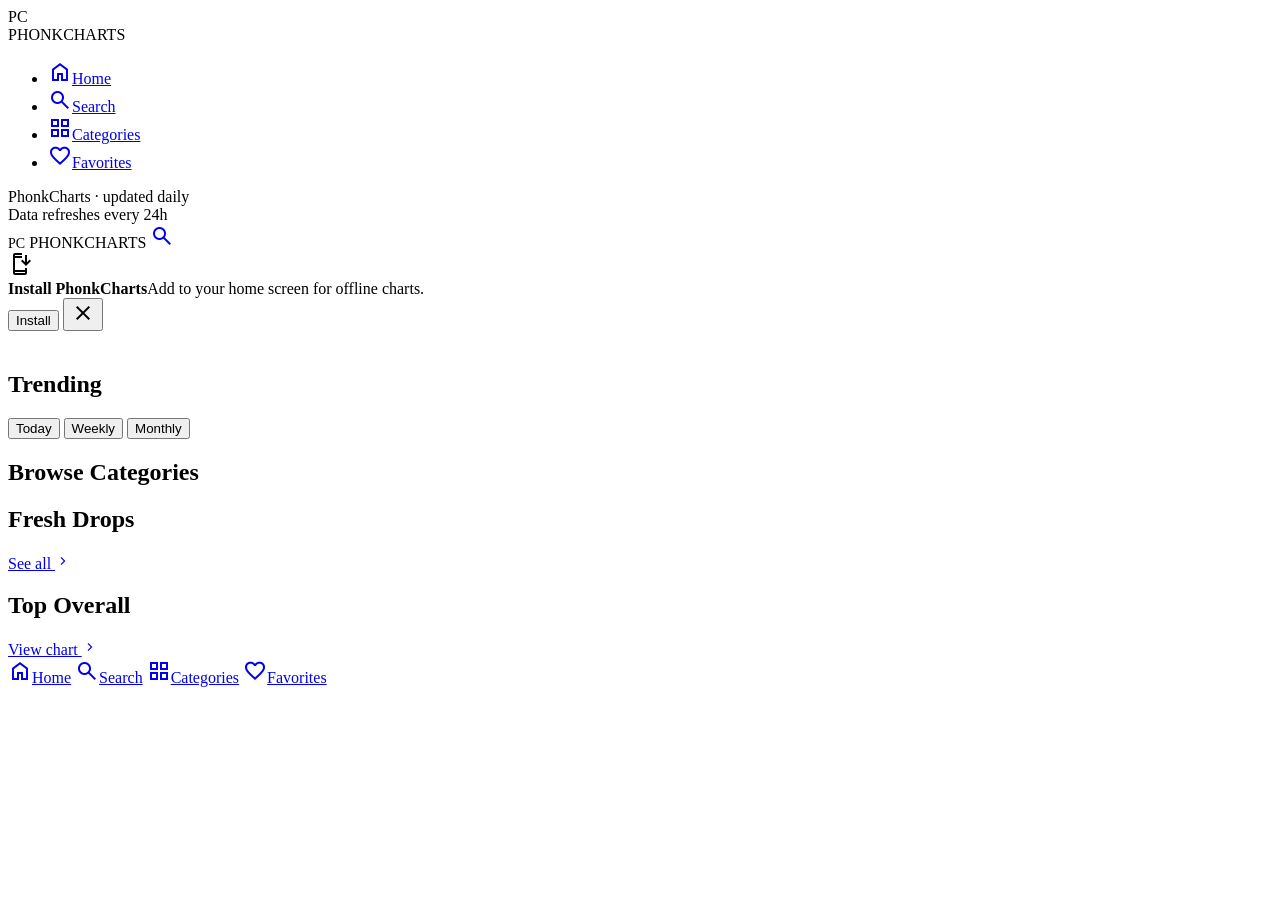
==== index.html @ aa0d4f7c "Add files via upload" ====
<!DOCTYPE html>
<html lang="en">
<head>
<meta charset="UTF-8" />
<meta name="viewport" content="width=device-width, initial-scale=1, viewport-fit=cover" />
<title>PhonkCharts — Trending Phonk, Drift & Instagram Edit Audio</title>
<meta name="description" content="Discover the trending Phonk, Brazilian Phonk, Drift, Sigma and Instagram edit songs of the day, week and month." />
<link rel="canonical" href="https://kon41.github.io/phonkcharts/" />

<!-- Open Graph -->
<meta property="og:type" content="website" />
<meta property="og:title" content="PhonkCharts — Trending Phonk & Edit Audio" />
<meta property="og:description" content="Trending Instagram editing songs: Phonk, Drift, Sigma, Luxury, Car Edit and more." />
<meta property="og:url" content="https://kon41.github.io/phonkcharts/" />
<meta property="og:image" content="https://kon41.github.io/phonkcharts/assets/icons/icon-512.png" />

<!-- Twitter -->
<meta name="twitter:card" content="summary_large_image" />
<meta name="twitter:title" content="PhonkCharts — Trending Phonk & Edit Audio" />
<meta name="twitter:description" content="Trending Instagram editing songs across Phonk, Drift, Sigma, Luxury and more." />
<meta name="twitter:image" content="https://kon41.github.io/phonkcharts/assets/icons/icon-512.png" />

<meta name="theme-color" content="#0a0a0f" />
<link rel="manifest" href="manifest.json" />
<link rel="icon" href="assets/icons/icon-192.png" />
<link rel="apple-touch-icon" href="assets/icons/icon-192.png" />

<link rel="preconnect" href="https://fonts.googleapis.com" />
<link rel="preconnect" href="https://fonts.gstatic.com" crossorigin />
<link href="https://fonts.googleapis.com/css2?family=Bebas+Neue&family=Inter:wght@400;500;600;700;800&family=Space+Mono:wght@400;700&display=swap" rel="stylesheet" />
<link rel="stylesheet" href="https://fonts.googleapis.com/css2?family=Material+Symbols+Outlined:opsz,wght,FILL,GRAD@20,400,0,0" />
<link rel="stylesheet" href="css/style.css" />
</head>
<body>
<div class="app-shell">

  <aside class="sidebar" aria-label="Main navigation">
    <div class="brand">
      <div class="brand__mark">PC</div>
      <div class="brand__name">PHONK<span>CHARTS</span></div>
    </div>
    <ul class="nav-list">
      <li><a class="nav-link active" data-nav="home" href="index.html"><span class="material-symbols-outlined">home</span>Home</a></li>
      <li><a class="nav-link" data-nav="search" href="search.html"><span class="material-symbols-outlined">search</span>Search</a></li>
      <li><a class="nav-link" data-nav="categories" href="categories.html"><span class="material-symbols-outlined">grid_view</span>Categories</a></li>
      <li><a class="nav-link" data-nav="favorites" href="favorites.html"><span class="material-symbols-outlined">favorite</span>Favorites</a></li>
    </ul>
    <div class="sidebar-foot">PhonkCharts · updated daily<br />Data refreshes every 24h</div>
  </aside>

  <main class="main">
    <header class="topbar">
      <span class="topbar__title topbar__title-mobile-mark">
        <span class="brand__mark" style="width:28px;height:28px;font-size:14px;">PC</span>
        <span class="topbar__title">PHONKCHARTS</span>
      </span>
      <a href="search.html" class="icon-btn" aria-label="Search"><span class="material-symbols-outlined">search</span></a>
    </header>

    <div class="install-banner">
      <span class="material-symbols-outlined" aria-hidden="true" style="color:var(--acid);">install_mobile</span>
      <div class="install-banner__text"><strong>Install PhonkCharts</strong>Add to your home screen for offline charts.</div>
      <button class="btn btn--primary btn--sm install-banner__btn">Install</button>
      <button class="icon-btn install-banner__dismiss" aria-label="Dismiss"><span class="material-symbols-outlined">close</span></button>
    </div>

    <section class="section" style="padding-top:20px;">
      <div class="section__head">
        <h1 class="section__title"><span class="dot" aria-hidden="true"></span>Trending</h1>
        <div class="tab-group" id="trending-tabs" role="tablist" aria-label="Trending period">
          <button class="active" data-type="daily" role="tab" aria-selected="true">Today</button>
          <button data-type="weekly" role="tab" aria-selected="false">Weekly</button>
          <button data-type="monthly" role="tab" aria-selected="false">Monthly</button>
        </div>
      </div>
      <div class="rail" id="trending-rail" aria-live="polite"></div>
    </section>

    <section class="section">
      <div class="section__head">
        <h2 class="section__title">Browse Categories</h2>
      </div>
      <div class="chip-row" id="category-chips"></div>
    </section>

    <section class="section">
      <div class="section__head">
        <h2 class="section__title">Fresh Drops</h2>
        <a class="section__link" href="categories.html">See all <span class="material-symbols-outlined" style="font-size:16px;">chevron_right</span></a>
      </div>
      <div class="rail" id="newest-rail" aria-live="polite"></div>
    </section>

    <section class="section">
      <div class="section__head">
        <h2 class="section__title">Top Overall</h2>
        <a class="section__link" href="categories.html?chart=top50">View chart <span class="material-symbols-outlined" style="font-size:16px;">chevron_right</span></a>
      </div>
      <div id="top-list"></div>
    </section>
  </main>
</div>

<nav class="bottom-nav" aria-label="Mobile navigation">
  <a data-nav="home" href="index.html" class="active"><span class="material-symbols-outlined">home</span>Home</a>
  <a data-nav="search" href="search.html"><span class="material-symbols-outlined">search</span>Search</a>
  <a data-nav="categories" href="categories.html"><span class="material-symbols-outlined">grid_view</span>Categories</a>
  <a data-nav="favorites" href="favorites.html"><span class="material-symbols-outlined">favorite</span>Favorites</a>
</nav>

<script type="module" src="js/app.js"></script>
</body>
</html>
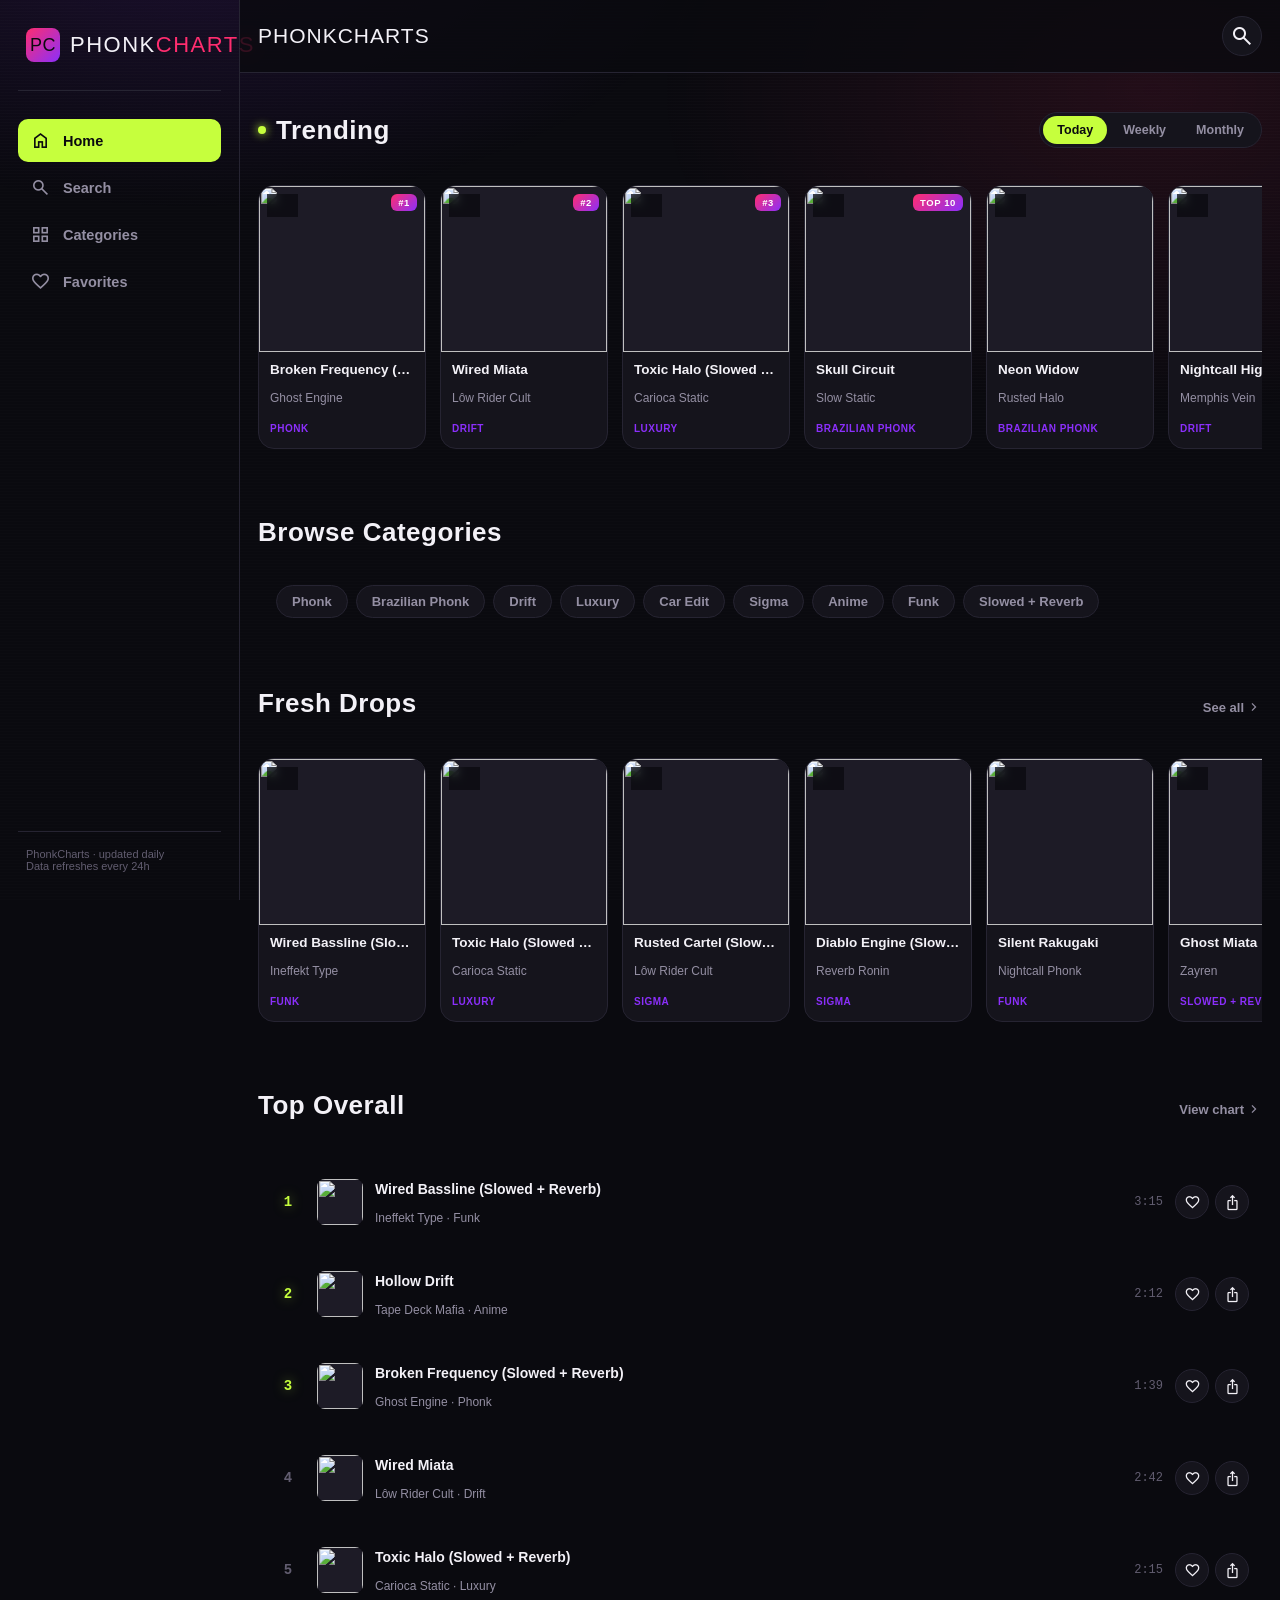
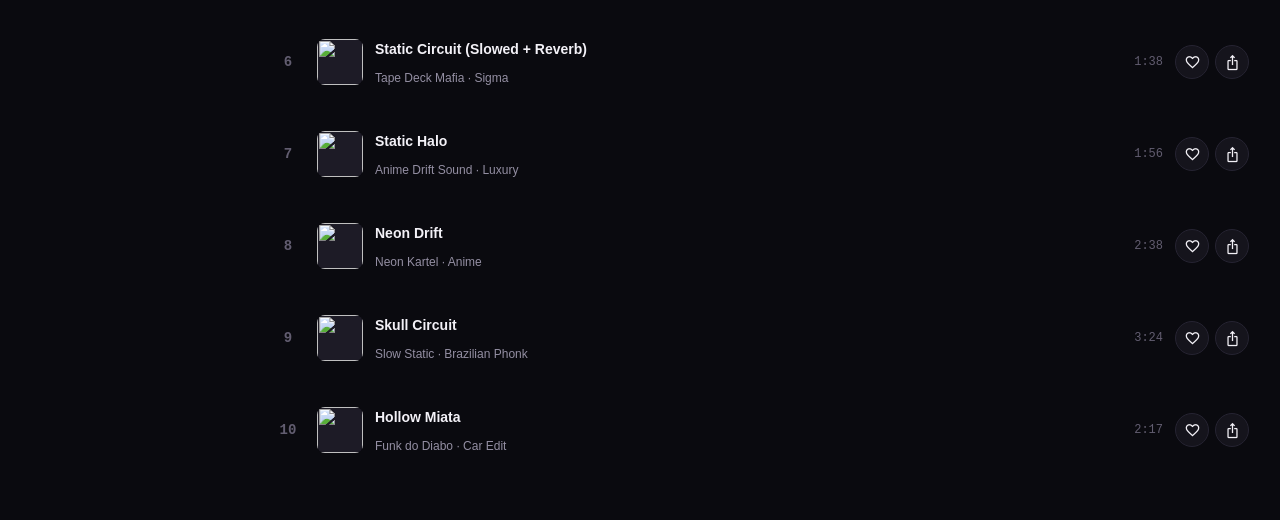
==== commit fe67f66c: "Add files via upload" ====
--- a/index.html
+++ b/index.html
@@ -12,24 +12,24 @@
 <meta property="og:title" content="PhonkCharts — Trending Phonk & Edit Audio" />
 <meta property="og:description" content="Trending Instagram editing songs: Phonk, Drift, Sigma, Luxury, Car Edit and more." />
 <meta property="og:url" content="https://kon41.github.io/phonkcharts/" />
-<meta property="og:image" content="https://kon41.github.io/phonkcharts/assets/icons/icon-512.png" />
+<meta property="og:image" content="https://kon41.github.io/phonkcharts/icon-512.png" />
 
 <!-- Twitter -->
 <meta name="twitter:card" content="summary_large_image" />
 <meta name="twitter:title" content="PhonkCharts — Trending Phonk & Edit Audio" />
 <meta name="twitter:description" content="Trending Instagram editing songs across Phonk, Drift, Sigma, Luxury and more." />
-<meta name="twitter:image" content="https://kon41.github.io/phonkcharts/assets/icons/icon-512.png" />
+<meta name="twitter:image" content="https://kon41.github.io/phonkcharts/icon-512.png" />
 
 <meta name="theme-color" content="#0a0a0f" />
 <link rel="manifest" href="manifest.json" />
-<link rel="icon" href="assets/icons/icon-192.png" />
-<link rel="apple-touch-icon" href="assets/icons/icon-192.png" />
+<link rel="icon" href="icon-192.png" />
+<link rel="apple-touch-icon" href="icon-192.png" />
 
 <link rel="preconnect" href="https://fonts.googleapis.com" />
 <link rel="preconnect" href="https://fonts.gstatic.com" crossorigin />
 <link href="https://fonts.googleapis.com/css2?family=Bebas+Neue&family=Inter:wght@400;500;600;700;800&family=Space+Mono:wght@400;700&display=swap" rel="stylesheet" />
 <link rel="stylesheet" href="https://fonts.googleapis.com/css2?family=Material+Symbols+Outlined:opsz,wght,FILL,GRAD@20,400,0,0" />
-<link rel="stylesheet" href="css/style.css" />
+<link rel="stylesheet" href="style.css" />
 </head>
 <body>
 <div class="app-shell">
@@ -108,6 +108,6 @@
   <a data-nav="favorites" href="favorites.html"><span class="material-symbols-outlined">favorite</span>Favorites</a>
 </nav>
 
-<script type="module" src="js/app.js"></script>
+<script type="module" src="app.js"></script>
 </body>
 </html>
--- a/style.css
+++ b/style.css
@@ -0,0 +1,799 @@
+/* =========================================================================
+   PhonkCharts — Design System
+   Aesthetic: Brazilian phonk / drift car culture / VHS mixtape.
+   Palette:
+     --void        #0A0A0F  base background
+     --elevated    #15141C  cards/surfaces
+     --elevated-2  #1D1B26  hover surfaces
+     --magenta     #FF2D6F  primary neon (cassette-red-pink)
+     --violet      #8B2FFB  secondary neon
+     --acid        #C6FF3D  rank/trending accent (tachometer green)
+     --ink         #F3F1F7  primary text
+     --ink-dim     #948FA3  secondary text
+     --line        #262432  hairline borders
+   Type: 'Bebas Neue' (display/ranks), 'Inter' (body), 'Space Mono' (data/duration/rank digits)
+   Signature: the "tape reel" rank dial + scanline glitch sweep on hover.
+   ========================================================================= */
+
+:root {
+  --void: #0a0a0f;
+  --elevated: #15141c;
+  --elevated-2: #1d1b26;
+  --magenta: #ff2d6f;
+  --magenta-dim: #ff2d6f33;
+  --violet: #8b2ffb;
+  --violet-dim: #8b2ffb33;
+  --acid: #c6ff3d;
+  --ink: #f3f1f7;
+  --ink-dim: #948fa3;
+  --ink-faint: #625d70;
+  --line: #262432;
+  --radius-s: 10px;
+  --radius-m: 16px;
+  --radius-l: 24px;
+  --nav-h: 68px;
+  --sidebar-w: 240px;
+  --shadow-glow: 0 0 0 1px var(--line), 0 12px 32px -12px rgba(255, 45, 111, 0.25);
+}
+
+* { box-sizing: border-box; }
+
+html, body {
+  margin: 0;
+  padding: 0;
+  background: var(--void);
+  color: var(--ink);
+  font-family: 'Inter', -apple-system, BlinkMacSystemFont, 'Segoe UI', sans-serif;
+  -webkit-font-smoothing: antialiased;
+  scroll-behavior: smooth;
+}
+
+@media (prefers-reduced-motion: reduce) {
+  html { scroll-behavior: auto; }
+  *, *::before, *::after { animation-duration: 0.001ms !important; transition-duration: 0.001ms !important; }
+}
+
+img { max-width: 100%; display: block; }
+a { color: inherit; text-decoration: none; }
+button { font-family: inherit; cursor: pointer; }
+
+/* ---------- Ambient background texture: faint scanlines + grain ---------- */
+body::before {
+  content: "";
+  position: fixed;
+  inset: 0;
+  pointer-events: none;
+  z-index: 0;
+  background:
+    repeating-linear-gradient(0deg, rgba(255, 255, 255, 0.012) 0px, rgba(255, 255, 255, 0.012) 1px, transparent 1px, transparent 3px),
+    radial-gradient(ellipse 900px 500px at 15% -10%, rgba(139, 47, 251, 0.14), transparent 60%),
+    radial-gradient(ellipse 900px 600px at 90% 10%, rgba(255, 45, 111, 0.10), transparent 55%);
+}
+
+/* ---------- App shell ---------- */
+.app-shell {
+  position: relative;
+  z-index: 1;
+  display: flex;
+  min-height: 100vh;
+}
+
+/* ---------- Desktop sidebar ---------- */
+.sidebar {
+  width: var(--sidebar-w);
+  flex-shrink: 0;
+  display: none;
+  flex-direction: column;
+  padding: 28px 18px;
+  border-right: 1px solid var(--line);
+  position: sticky;
+  top: 0;
+  height: 100vh;
+}
+
+@media (min-width: 900px) {
+  .sidebar { display: flex; }
+}
+
+.brand {
+  display: flex;
+  align-items: center;
+  gap: 10px;
+  padding: 0 8px 28px;
+  margin-bottom: 8px;
+  border-bottom: 1px solid var(--line);
+}
+
+.brand__mark {
+  width: 34px;
+  height: 34px;
+  border-radius: 8px;
+  background: linear-gradient(135deg, var(--magenta), var(--violet));
+  display: flex;
+  align-items: center;
+  justify-content: center;
+  font-family: 'Bebas Neue', sans-serif;
+  font-size: 18px;
+  letter-spacing: 0.5px;
+  color: var(--void);
+  flex-shrink: 0;
+}
+
+.brand__name {
+  font-family: 'Bebas Neue', sans-serif;
+  font-size: 22px;
+  letter-spacing: 1.5px;
+}
+
+.brand__name span { color: var(--magenta); }
+
+.nav-list {
+  list-style: none;
+  margin: 20px 0 0;
+  padding: 0;
+  display: flex;
+  flex-direction: column;
+  gap: 4px;
+}
+
+.nav-link {
+  display: flex;
+  align-items: center;
+  gap: 12px;
+  padding: 11px 12px;
+  border-radius: var(--radius-s);
+  color: var(--ink-dim);
+  font-size: 14.5px;
+  font-weight: 600;
+  transition: background 0.15s ease, color 0.15s ease;
+}
+
+.nav-link .material-symbols-outlined { font-size: 21px; }
+
+.nav-link:hover { color: var(--ink); background: var(--elevated); }
+
+.nav-link.active {
+  color: var(--void);
+  background: var(--acid);
+}
+
+.sidebar-foot {
+  margin-top: auto;
+  padding: 12px 8px 0;
+  font-size: 11px;
+  color: var(--ink-faint);
+  border-top: 1px solid var(--line);
+  padding-top: 16px;
+}
+
+/* ---------- Main column ---------- */
+.main {
+  flex: 1;
+  min-width: 0;
+  padding-bottom: calc(var(--nav-h) + 24px);
+}
+
+@media (min-width: 900px) {
+  .main { padding-bottom: 40px; }
+}
+
+/* ---------- Sticky top bar (mobile + desktop) ---------- */
+.topbar {
+  position: sticky;
+  top: 0;
+  z-index: 20;
+  display: flex;
+  align-items: center;
+  justify-content: space-between;
+  gap: 12px;
+  padding: 16px 18px;
+  background: rgba(10, 10, 15, 0.82);
+  backdrop-filter: blur(14px);
+  -webkit-backdrop-filter: blur(14px);
+  border-bottom: 1px solid var(--line);
+}
+
+.topbar__title {
+  font-family: 'Bebas Neue', sans-serif;
+  font-size: 21px;
+  letter-spacing: 1px;
+}
+
+.topbar__title-mobile-mark {
+  display: inline-flex;
+  align-items: center;
+  gap: 8px;
+}
+
+@media (min-width: 900px) {
+  .topbar__title-mobile-mark .brand__mark { display: none; }
+}
+
+.icon-btn {
+  width: 40px;
+  height: 40px;
+  border-radius: 50%;
+  border: 1px solid var(--line);
+  background: var(--elevated);
+  color: var(--ink);
+  display: flex;
+  align-items: center;
+  justify-content: center;
+  transition: border-color 0.15s ease, transform 0.15s ease;
+}
+
+.icon-btn:hover { border-color: var(--magenta); transform: translateY(-1px); }
+.icon-btn:active { transform: translateY(0); }
+
+/* ---------- Search bar ---------- */
+.search-bar {
+  display: flex;
+  align-items: center;
+  gap: 10px;
+  background: var(--elevated);
+  border: 1px solid var(--line);
+  border-radius: 999px;
+  padding: 10px 16px;
+  flex: 1;
+  max-width: 480px;
+}
+
+.search-bar input {
+  flex: 1;
+  background: transparent;
+  border: none;
+  outline: none;
+  color: var(--ink);
+  font-size: 14.5px;
+  font-family: inherit;
+}
+
+.search-bar input::placeholder { color: var(--ink-faint); }
+.search-bar .material-symbols-outlined { color: var(--ink-faint); font-size: 20px; }
+
+/* ---------- Section headers ---------- */
+.section {
+  padding: 28px 18px 4px;
+}
+
+.section__head {
+  display: flex;
+  align-items: baseline;
+  justify-content: space-between;
+  margin-bottom: 14px;
+}
+
+.section__title {
+  font-family: 'Bebas Neue', sans-serif;
+  font-size: 26px;
+  letter-spacing: 0.5px;
+  display: flex;
+  align-items: center;
+  gap: 10px;
+}
+
+.section__title .dot { width: 8px; height: 8px; border-radius: 50%; background: var(--acid); box-shadow: 0 0 10px var(--acid); }
+
+.section__link {
+  font-size: 13px;
+  font-weight: 600;
+  color: var(--ink-dim);
+  display: flex;
+  align-items: center;
+  gap: 2px;
+}
+
+.section__link:hover { color: var(--magenta); }
+
+/* ---------- Horizontal rail ---------- */
+.rail {
+  display: flex;
+  gap: 14px;
+  overflow-x: auto;
+  padding: 4px 2px 14px;
+  scroll-snap-type: x proximity;
+}
+
+.rail::-webkit-scrollbar { height: 6px; }
+.rail::-webkit-scrollbar-thumb { background: var(--line); border-radius: 3px; }
+
+/* ---------- Song card (rail item) ---------- */
+.song-card {
+  position: relative;
+  flex: 0 0 168px;
+  scroll-snap-align: start;
+  background: var(--elevated);
+  border: 1px solid var(--line);
+  border-radius: var(--radius-m);
+  overflow: hidden;
+  transition: transform 0.2s ease, box-shadow 0.2s ease, border-color 0.2s ease;
+  cursor: pointer;
+}
+
+.song-card:hover {
+  transform: translateY(-4px);
+  border-color: var(--magenta-dim);
+  box-shadow: var(--shadow-glow);
+}
+
+.song-card__art {
+  position: relative;
+  aspect-ratio: 1 / 1;
+  overflow: hidden;
+  background: var(--elevated-2);
+}
+
+.song-card__art img {
+  width: 100%;
+  height: 100%;
+  object-fit: cover;
+  transition: transform 0.35s ease, filter 0.35s ease;
+}
+
+.song-card:hover .song-card__art img { transform: scale(1.06); }
+
+/* VHS scanline sweep on hover — the signature micro-interaction */
+.song-card__art::after {
+  content: "";
+  position: absolute;
+  inset: 0;
+  background: linear-gradient(180deg, transparent 0%, rgba(255, 45, 111, 0.0) 48%, rgba(255, 45, 111, 0.35) 50%, rgba(255, 45, 111, 0.0) 52%, transparent 100%);
+  transform: translateY(-120%);
+  transition: transform 0.5s ease;
+  mix-blend-mode: screen;
+}
+
+.song-card:hover .song-card__art::after { transform: translateY(120%); }
+
+.song-card__rank {
+  position: absolute;
+  top: 8px;
+  left: 8px;
+  font-family: 'Space Mono', monospace;
+  font-size: 12px;
+  font-weight: 700;
+  background: rgba(10, 10, 15, 0.75);
+  backdrop-filter: blur(4px);
+  color: var(--acid);
+  padding: 3px 7px;
+  border-radius: 6px;
+  border: 1px solid rgba(198, 255, 61, 0.35);
+}
+
+.song-card__badge {
+  position: absolute;
+  top: 8px;
+  right: 8px;
+  font-size: 9.5px;
+  font-weight: 800;
+  letter-spacing: 0.6px;
+  text-transform: uppercase;
+  background: linear-gradient(135deg, var(--magenta), var(--violet));
+  color: #fff;
+  padding: 3px 7px;
+  border-radius: 6px;
+}
+
+.song-card__play {
+  position: absolute;
+  bottom: 8px;
+  right: 8px;
+  width: 34px;
+  height: 34px;
+  border-radius: 50%;
+  background: var(--acid);
+  color: var(--void);
+  display: flex;
+  align-items: center;
+  justify-content: center;
+  opacity: 0;
+  transform: translateY(6px) scale(0.9);
+  transition: opacity 0.2s ease, transform 0.2s ease;
+  border: none;
+}
+
+.song-card:hover .song-card__play,
+.song-card:focus-within .song-card__play { opacity: 1; transform: translateY(0) scale(1); }
+
+.song-card__play .material-symbols-outlined { font-size: 18px; }
+
+.song-card__body { padding: 10px 11px 12px; }
+
+.song-card__title {
+  font-size: 13.5px;
+  font-weight: 700;
+  line-height: 1.25;
+  margin: 0 0 3px;
+  white-space: nowrap;
+  overflow: hidden;
+  text-overflow: ellipsis;
+}
+
+.song-card__artist {
+  font-size: 12px;
+  color: var(--ink-dim);
+  white-space: nowrap;
+  overflow: hidden;
+  text-overflow: ellipsis;
+}
+
+.song-card__cat {
+  display: inline-block;
+  margin-top: 6px;
+  font-size: 10px;
+  font-weight: 700;
+  color: var(--violet);
+  text-transform: uppercase;
+  letter-spacing: 0.5px;
+}
+
+/* ---------- Grid of cards (search / category / chart pages) ---------- */
+.grid {
+  display: grid;
+  grid-template-columns: repeat(auto-fill, minmax(150px, 1fr));
+  gap: 14px;
+  padding: 4px 18px 28px;
+}
+
+/* ---------- List row (charts / favorites list mode) ---------- */
+.song-row {
+  display: grid;
+  grid-template-columns: 34px 46px 1fr auto auto;
+  align-items: center;
+  gap: 12px;
+  padding: 10px 12px;
+  border-radius: var(--radius-s);
+  border: 1px solid transparent;
+  transition: background 0.15s ease, border-color 0.15s ease;
+  cursor: pointer;
+}
+
+.song-row:hover { background: var(--elevated); border-color: var(--line); }
+
+.song-row__rank {
+  font-family: 'Space Mono', monospace;
+  font-weight: 700;
+  color: var(--ink-faint);
+  text-align: center;
+  font-size: 14px;
+}
+
+.song-row__rank--top { color: var(--acid); text-shadow: 0 0 12px rgba(198, 255, 61, 0.5); }
+
+.song-row__art { width: 46px; height: 46px; border-radius: 8px; overflow: hidden; background: var(--elevated-2); }
+.song-row__art img { width: 100%; height: 100%; object-fit: cover; }
+
+.song-row__meta { min-width: 0; }
+.song-row__title { font-size: 14px; font-weight: 700; white-space: nowrap; overflow: hidden; text-overflow: ellipsis; }
+.song-row__sub { font-size: 12px; color: var(--ink-dim); white-space: nowrap; overflow: hidden; text-overflow: ellipsis; }
+
+.song-row__dur { font-family: 'Space Mono', monospace; font-size: 12px; color: var(--ink-faint); }
+
+.song-row__actions { display: flex; gap: 6px; }
+
+/* ---------- Chip / filter bar ---------- */
+.chip-row {
+  display: flex;
+  gap: 8px;
+  overflow-x: auto;
+  padding: 2px 18px 16px;
+}
+
+.chip-row::-webkit-scrollbar { display: none; }
+
+.chip {
+  flex-shrink: 0;
+  padding: 8px 15px;
+  border-radius: 999px;
+  border: 1px solid var(--line);
+  background: var(--elevated);
+  color: var(--ink-dim);
+  font-size: 13px;
+  font-weight: 600;
+  white-space: nowrap;
+  transition: all 0.15s ease;
+}
+
+.chip:hover { border-color: var(--magenta-dim); color: var(--ink); }
+
+.chip.active {
+  background: linear-gradient(135deg, var(--magenta), var(--violet));
+  border-color: transparent;
+  color: #fff;
+}
+
+/* ---------- Buttons ---------- */
+.btn {
+  display: inline-flex;
+  align-items: center;
+  justify-content: center;
+  gap: 8px;
+  padding: 11px 18px;
+  border-radius: 999px;
+  border: none;
+  font-size: 13.5px;
+  font-weight: 700;
+  transition: transform 0.15s ease, box-shadow 0.15s ease, opacity 0.15s ease;
+}
+
+.btn:active { transform: scale(0.97); }
+.btn[disabled] { opacity: 0.4; cursor: not-allowed; }
+
+.btn--primary {
+  background: linear-gradient(135deg, var(--magenta), var(--violet));
+  color: #fff;
+  box-shadow: 0 8px 24px -8px rgba(255, 45, 111, 0.55);
+}
+
+.btn--primary:hover:not([disabled]) { box-shadow: 0 10px 28px -6px rgba(255, 45, 111, 0.7); }
+
+.btn--ghost {
+  background: var(--elevated);
+  border: 1px solid var(--line);
+  color: var(--ink);
+}
+
+.btn--ghost:hover { border-color: var(--violet); }
+
+.btn--sm { padding: 8px 14px; font-size: 12.5px; }
+
+.btn--icon {
+  width: 40px;
+  height: 40px;
+  padding: 0;
+  border-radius: 50%;
+  background: var(--elevated);
+  border: 1px solid var(--line);
+  color: var(--ink);
+}
+
+.btn--icon:hover { border-color: var(--magenta); }
+.btn--icon.is-active { background: var(--magenta); border-color: var(--magenta); color: #fff; }
+
+/* ---------- Bottom nav (mobile) ---------- */
+.bottom-nav {
+  position: fixed;
+  left: 0;
+  right: 0;
+  bottom: 0;
+  height: var(--nav-h);
+  display: flex;
+  align-items: center;
+  justify-content: space-around;
+  background: rgba(21, 20, 28, 0.92);
+  backdrop-filter: blur(16px);
+  -webkit-backdrop-filter: blur(16px);
+  border-top: 1px solid var(--line);
+  z-index: 30;
+}
+
+@media (min-width: 900px) { .bottom-nav { display: none; } }
+
+.bottom-nav a {
+  display: flex;
+  flex-direction: column;
+  align-items: center;
+  gap: 3px;
+  font-size: 10px;
+  font-weight: 700;
+  color: var(--ink-faint);
+  padding: 6px 10px;
+}
+
+.bottom-nav a.active { color: var(--acid); }
+.bottom-nav .material-symbols-outlined { font-size: 22px; }
+
+/* ---------- Skeleton / shimmer loading ---------- */
+.skel {
+  background: linear-gradient(100deg, var(--elevated) 30%, var(--elevated-2) 50%, var(--elevated) 70%);
+  background-size: 200% 100%;
+  animation: shimmer 1.4s ease-in-out infinite;
+  border-radius: var(--radius-m);
+}
+
+@keyframes shimmer {
+  0% { background-position: 200% 0; }
+  100% { background-position: -200% 0; }
+}
+
+.skel-card { flex: 0 0 168px; height: 236px; border-radius: var(--radius-m); }
+.skel-row { height: 62px; border-radius: var(--radius-s); margin-bottom: 8px; }
+
+/* ---------- Empty state ---------- */
+.empty {
+  text-align: center;
+  padding: 60px 24px;
+  color: var(--ink-dim);
+}
+
+.empty .material-symbols-outlined { font-size: 44px; color: var(--ink-faint); margin-bottom: 10px; }
+.empty p { margin: 4px 0 0; font-size: 13.5px; }
+.empty h3 { font-family: 'Bebas Neue', sans-serif; letter-spacing: 0.5px; font-size: 20px; color: var(--ink); margin: 0; }
+
+/* ---------- Toast ---------- */
+.toast {
+  position: fixed;
+  bottom: calc(var(--nav-h) + 16px);
+  left: 50%;
+  transform: translateX(-50%) translateY(20px);
+  background: var(--elevated-2);
+  border: 1px solid var(--line);
+  color: var(--ink);
+  padding: 12px 20px;
+  border-radius: 999px;
+  font-size: 13px;
+  font-weight: 600;
+  opacity: 0;
+  pointer-events: none;
+  transition: opacity 0.25s ease, transform 0.25s ease;
+  z-index: 100;
+  box-shadow: 0 10px 30px -8px rgba(0, 0, 0, 0.6);
+  white-space: nowrap;
+}
+
+@media (min-width: 900px) { .toast { bottom: 24px; } }
+
+.toast.show { opacity: 1; transform: translateX(-50%) translateY(0); }
+
+/* ---------- Install banner ---------- */
+.install-banner {
+  margin: 0 18px 8px;
+  padding: 14px 16px;
+  border-radius: var(--radius-m);
+  background: linear-gradient(135deg, rgba(255, 45, 111, 0.16), rgba(139, 47, 251, 0.16));
+  border: 1px solid var(--magenta-dim);
+  display: flex;
+  align-items: center;
+  gap: 12px;
+  display: none;
+}
+
+.install-banner.show { display: flex; }
+.install-banner__text { flex: 1; font-size: 12.5px; color: var(--ink-dim); }
+.install-banner__text strong { display: block; color: var(--ink); font-size: 14px; margin-bottom: 2px; }
+
+/* ---------- Utility ---------- */
+.container { max-width: 1200px; margin: 0 auto; }
+.visually-hidden { position: absolute; width: 1px; height: 1px; overflow: hidden; clip: rect(0 0 0 0); white-space: nowrap; }
+
+:focus-visible {
+  outline: 2px solid var(--acid);
+  outline-offset: 2px;
+  border-radius: 4px;
+}
+
+/* ---------- Song detail page ---------- */
+.detail-hero {
+  position: relative;
+  padding: 32px 18px 24px;
+  display: flex;
+  flex-direction: column;
+  align-items: center;
+  text-align: center;
+  gap: 16px;
+}
+
+.detail-hero__art {
+  width: 220px;
+  height: 220px;
+  border-radius: var(--radius-l);
+  overflow: hidden;
+  box-shadow: 0 24px 60px -20px rgba(255, 45, 111, 0.4);
+  border: 1px solid var(--line);
+}
+
+.detail-hero__art img { width: 100%; height: 100%; object-fit: cover; }
+
+.detail-hero__title { font-family: 'Bebas Neue', sans-serif; font-size: 30px; letter-spacing: 0.5px; margin: 0; }
+.detail-hero__artist { color: var(--ink-dim); font-size: 15px; margin: 2px 0 0; }
+
+.detail-stats {
+  display: flex;
+  gap: 10px;
+  flex-wrap: wrap;
+  justify-content: center;
+  margin: 4px 0;
+}
+
+.stat-pill {
+  background: var(--elevated);
+  border: 1px solid var(--line);
+  border-radius: 999px;
+  padding: 7px 13px;
+  font-size: 11.5px;
+  color: var(--ink-dim);
+  display: flex;
+  align-items: center;
+  gap: 6px;
+}
+
+.stat-pill .material-symbols-outlined { font-size: 15px; color: var(--acid); }
+
+.detail-actions { display: flex; gap: 10px; flex-wrap: wrap; justify-content: center; }
+
+.popularity-bar {
+  width: 100%;
+  max-width: 320px;
+  height: 8px;
+  border-radius: 999px;
+  background: var(--elevated);
+  border: 1px solid var(--line);
+  overflow: hidden;
+}
+
+.popularity-bar__fill {
+  height: 100%;
+  background: linear-gradient(90deg, var(--violet), var(--magenta), var(--acid));
+}
+
+.external-links {
+  display: grid;
+  grid-template-columns: repeat(auto-fit, minmax(140px, 1fr));
+  gap: 10px;
+  padding: 0 18px 32px;
+  max-width: 480px;
+  margin: 0 auto;
+  width: 100%;
+}
+
+.ext-link {
+  display: flex;
+  align-items: center;
+  gap: 10px;
+  padding: 13px 14px;
+  background: var(--elevated);
+  border: 1px solid var(--line);
+  border-radius: var(--radius-s);
+  font-size: 13px;
+  font-weight: 700;
+}
+
+.ext-link:hover { border-color: var(--magenta-dim); }
+.ext-link .material-symbols-outlined { color: var(--magenta); }
+
+/* ---------- Sort/filter bar ---------- */
+.toolbar {
+  display: flex;
+  align-items: center;
+  gap: 10px;
+  padding: 0 18px 14px;
+  flex-wrap: wrap;
+}
+
+.select {
+  background: var(--elevated);
+  border: 1px solid var(--line);
+  color: var(--ink);
+  border-radius: var(--radius-s);
+  padding: 9px 12px;
+  font-size: 13px;
+  font-weight: 600;
+}
+
+/* ---------- Tab pill group (chart Top 10/25/50/100, trending Today/Week/Month) ---------- */
+.tab-group {
+  display: inline-flex;
+  background: var(--elevated);
+  border: 1px solid var(--line);
+  border-radius: 999px;
+  padding: 3px;
+  gap: 2px;
+}
+
+.tab-group button {
+  border: none;
+  background: transparent;
+  color: var(--ink-dim);
+  font-size: 12.5px;
+  font-weight: 700;
+  padding: 7px 14px;
+  border-radius: 999px;
+  transition: all 0.15s ease;
+}
+
+.tab-group button.active { background: var(--acid); color: var(--void); }
+
+/* ---------- Page title bar (non-home pages) ---------- */
+.page-head { padding: 22px 18px 4px; }
+.page-head h1 { font-family: 'Bebas Neue', sans-serif; font-size: 28px; letter-spacing: 0.5px; margin: 0 0 4px; }
+.page-head p { color: var(--ink-dim); font-size: 13.5px; margin: 0; }
